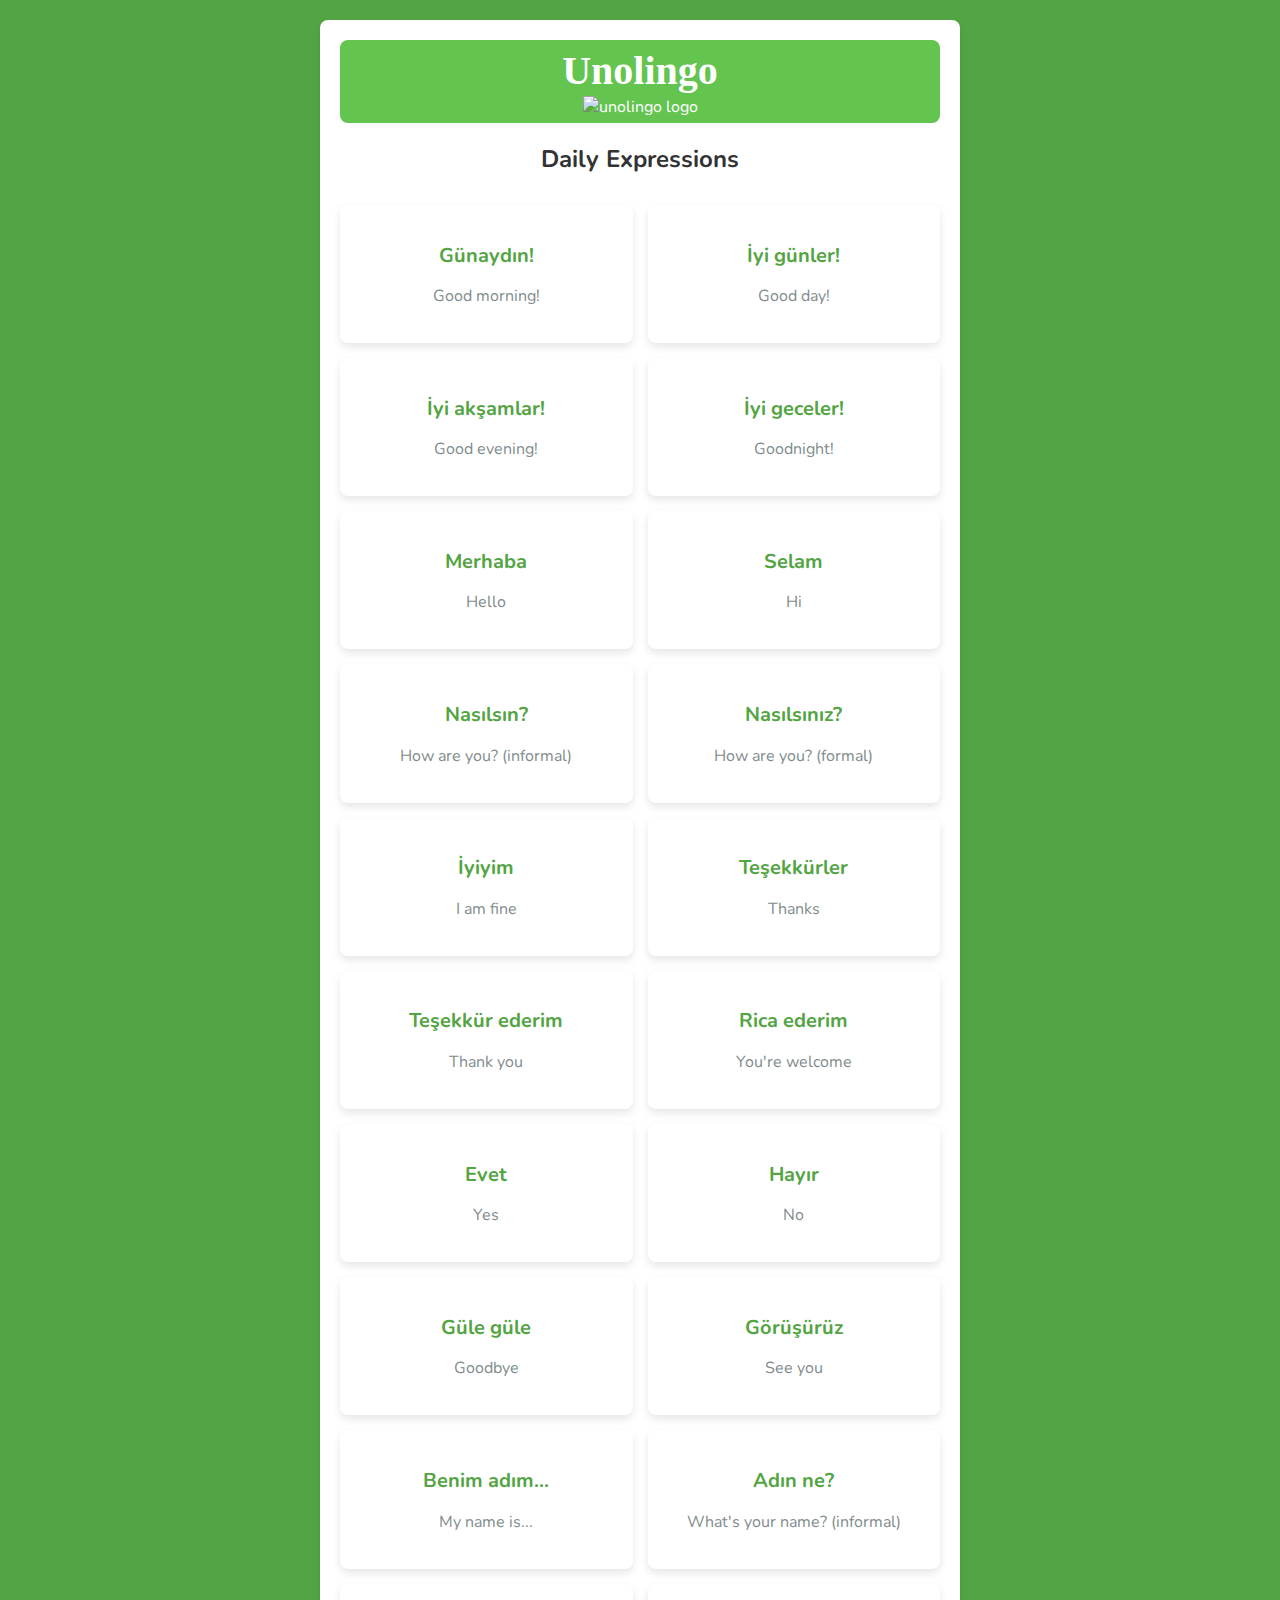
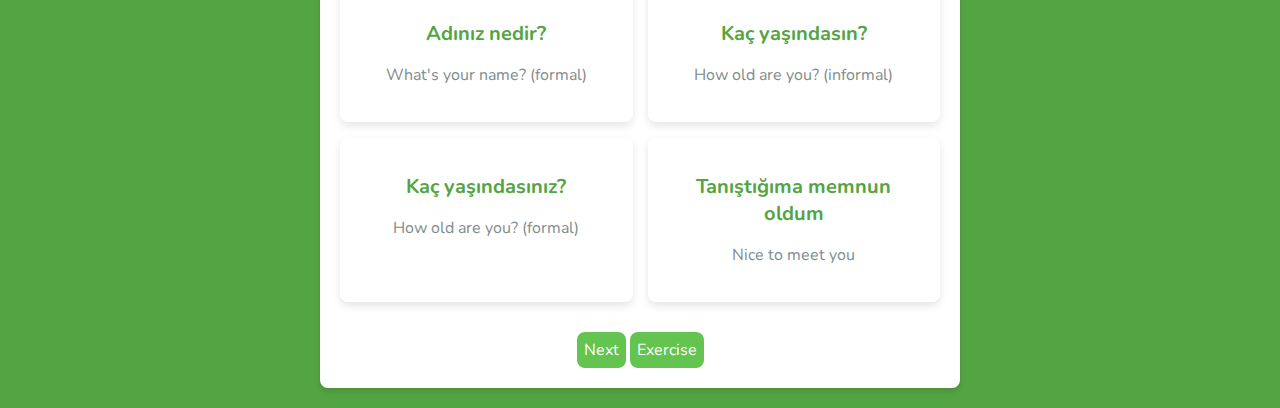
==== index.html @ c014c319 "add files" ====
<!DOCTYPE html>
<html lang="en">
<head>
    <meta charset="UTF-8">
    <meta name="viewport" content="width=device-width, initial-scale=1.0">
    <link rel="icon" type="image/x-icon" href="./logo.jpeg">
    <title>Unolingo - Language Tutor</title>
    <link rel="stylesheet" href="styles.css">
</head>
<body>
    <div class="container">
        <header>
            <h1>Unolingo</h1>
            <img src="./logo.jpeg" alt="unolingo logo">
        </header>
        <main>
            <section id="content-area">
                <h2>Daily Expressions</h2>
                <div class="phrase-container">
                    <div class="phrase-box">
                      <h2>Günaydın!</h2>
                      <p>Good morning!</p>
                    </div>
                    <div class="phrase-box">
                      <h2>İyi günler!</h2>
                      <p>Good day!</p>
                    </div>
                    <div class="phrase-box">
                      <h2>İyi akşamlar!</h2>
                      <p>Good evening!</p>
                    </div>
                    <div class="phrase-box">
                      <h2>İyi geceler!</h2>
                      <p>Goodnight!</p>
                    </div>
                    <div class="phrase-box">
                      <h2>Merhaba</h2>
                      <p>Hello</p>
                    </div>
                    <div class="phrase-box">
                      <h2>Selam</h2>
                      <p>Hi</p>
                    </div>
                    <div class="phrase-box">
                      <h2>Nasılsın?</h2>
                      <p>How are you? (informal)</p>
                    </div>
                    <div class="phrase-box">
                      <h2>Nasılsınız?</h2>
                      <p>How are you? (formal)</p>
                    </div>
                    <div class="phrase-box">
                      <h2>İyiyim</h2>
                      <p>I am fine</p>
                    </div>
                    <div class="phrase-box">
                      <h2>Teşekkürler</h2>
                      <p>Thanks</p>
                    </div>
                    <div class="phrase-box">
                      <h2>Teşekkür ederim</h2>
                      <p>Thank you</p>
                    </div>
                    <div class="phrase-box">
                      <h2>Rica ederim</h2>
                      <p>You're welcome</p>
                    </div>
                    <div class="phrase-box">
                      <h2>Evet</h2>
                      <p>Yes</p>
                    </div>
                    <div class="phrase-box">
                      <h2>Hayır</h2>
                      <p>No</p>
                    </div>
                    <div class="phrase-box">
                      <h2>Güle güle</h2>
                      <p>Goodbye</p>
                    </div>
                    <div class="phrase-box">
                      <h2>Görüşürüz</h2>
                      <p>See you</p>
                    </div>
                    <div class="phrase-box">
                      <h2>Benim adım...</h2>
                      <p>My name is...</p>
                    </div>
                    <div class="phrase-box">
                      <h2>Adın ne?</h2>
                      <p>What's your name? (informal)</p>
                    </div>
                    <div class="phrase-box">
                      <h2>Adınız nedir?</h2>
                      <p>What's your name? (formal)</p>
                    </div>
                    <div class="phrase-box">
                        <h2>Kaç yaşındasın?</h2>
                        <p>How old are you? (informal)</p>
                    </div>
                    <div class="phrase-box">
                        <h2>Kaç yaşındasınız?</h2>
                        <p>How old are you? (formal)</p>
                    </div>
                    <div class="phrase-box">
                        <h2>Tanıştığıma memnun oldum</h2>
                        <p>Nice to meet you</p>
                    </div>
                  </div>
            </section>
        </main>
        <footer>
            <a href="colours.html">Next</a>
            <a href="exercise.html">Exercise</a>
        </footer>
    </div>
</body>
</html>
---- styles.css ----
@import url(https://db.onlinewebfonts.com/c/14936bb7a4b6575fd2eee80a3ab52cc2?family=Feather+Bold);
@import url('https://fonts.googleapis.com/css2?family=Nunito:ital,wght@0,200..1000;1,200..1000&family=Poiret+One&display=swap');
body {
    font-family: 'Nunito', Courier, monospace;
    background: #53a443;
    color: #333;
    margin: 0;
    padding: 0;
}

h1{
    font-family: "Feather Bold";
    font-size: 40px;
    margin: 2px 0px;
}

a{
    text-decoration: none;
    display: inline-block;
    margin-top: 30px;
    padding: 7px;
    background: #63c450;
    color: white;
    border-radius: 8px;
    font-family: "Nunito";
}

.container {
    max-width: 600px;
    margin: 20px auto;
    text-align: center;
    padding: 20px;
    background: white;
    border-radius: 8px;
    box-shadow: 0 4px 6px rgba(0, 0, 0, 0.1);
}

img{
    width: 110px;
}

header {
    border-radius: 8px;
    max-height: 280px;
    background: #63c450;
    color: white;
    padding: 5px 0px;
}

.progress-bar {
    background: #ccc;
    height: 10px;
    border-radius: 8px;
    margin: 10px auto;
    overflow: hidden;
    width: 80%;
}

.progress {
    background: #fffb03;
    height: 100%;
}

#task-area {
    margin: 20px 0;
}

button {
    font-family: "Nunito";
    margin: 10px;
    padding: 6px 10px;
    border: none;
    border-radius: 5px;
    background: #63c450;
    color: white;
    font-size: 15px;
    cursor: pointer;
}

button:hover{
    background-color: #02860b;
}

.hint{
    margin: 10px 0px;
    padding: 5px 10px;
    font-size: 12px;
    background-color: #ffffff;
    color: #02860b;
    border: 1px solid #02860b;
    cursor: pointer;
}

.hint:hover{
    background: #efefef;
}

button:disabled {
    background: #ccc;
    cursor: not-allowed;
}

a:hover{
    background-color: #02860b;
}

.row {
    display: flex;
    justify-content: center;
    margin: 10px 0;
  }
  .color-box {
    width: 125px;
    height: 125px;
    margin: 5px;
    display: flex;
    flex-direction: column;
    justify-content: center;
    align-items: center;
    border: 1px solid #ccc;
    border-radius: 8px;
    text-align: center;
    box-shadow: 0 4px 6px rgba(0, 0, 0, 0.1);
  }
  .color-name {
    margin-top: 10px;
    font-weight: bold;
    color: #e6e5e5;
  }

  .animal-box {
    width: 150px;
    margin: 5px;
    display: flex;
    flex-direction: column;
    justify-content: center;
    align-items: center;
    text-align: center;
  }
  .animal-box img {
    width: 100px;
    height: 100px;
    object-fit: contain;
    border: 1px solid #ccc;
    border-radius: 8px;
    box-shadow: 0 4px 6px rgba(0, 0, 0, 0.1);
  }
  .animal-name {
    margin-top: 10px;
    font-weight: bold;
  }

  .hobby-box {
      width: 150px;
      margin: 5px;
      display: flex;
      flex-direction: column;
      justify-content: center;
      align-items: center;
      text-align: center;
  }
  .hobby-box img {
    width: 100px;
    height: 100px;
    object-fit: contain;
    border: 1px solid #ccc;
    border-radius: 8px;
    box-shadow: 0 4px 6px rgba(0, 0, 0, 0.1);
  }
  .hobby-name {
    font-size: 13px;
    margin-top: 10px;
    font-weight: bold;
  }

  .month-box {
    width: 150px;
    margin: 5px;
    display: flex;
    flex-direction: column;
    justify-content: center;
    align-items: center;
    text-align: center;
  }
  .month-box img {
    width: 80px;
    height: 80px;
    object-fit: contain;
    border: 1px solid #ccc;
    border-radius: 8px;
    box-shadow: 0 4px 6px rgba(0, 0, 0, 0.1);
  }
  .month-name {
    margin-top: 10px;
    font-weight: bold;
  }

  .phrase-container {
    display: grid;
    grid-template-columns: repeat(auto-fill, minmax(200px, 1fr));
    gap: 15px;
    margin-top: 30px;
  }
  .phrase-box {
    background-color: #ffffff;
    padding: 20px;
    border-radius: 8px;
    box-shadow: 0 4px 8px rgba(0, 0, 0, 0.1);
    text-align: center;
  }
  .phrase-box h2 {
    color: #53a443;
    font-size: 20px;
  }
  .phrase-box p {
    font-size: 16px;
    margin-top: 10px;
    color: #7f8c8d;
  }
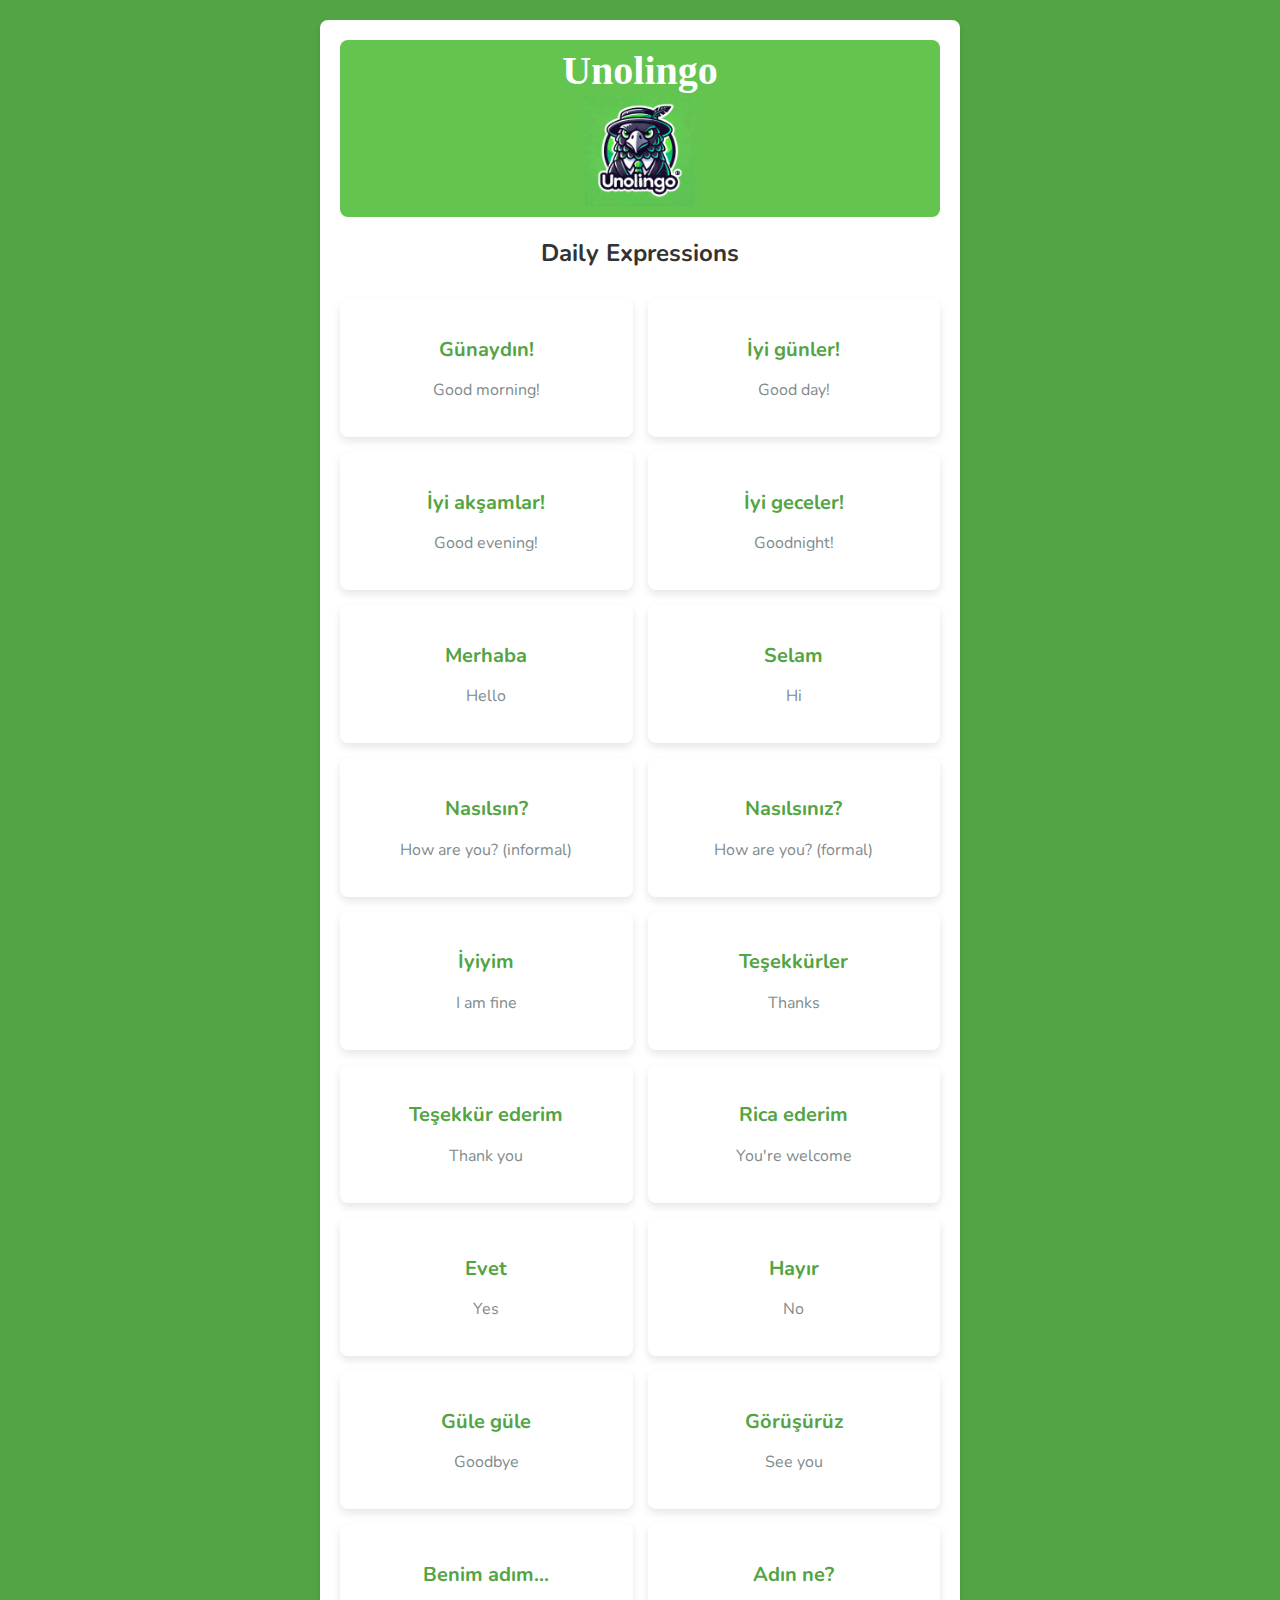
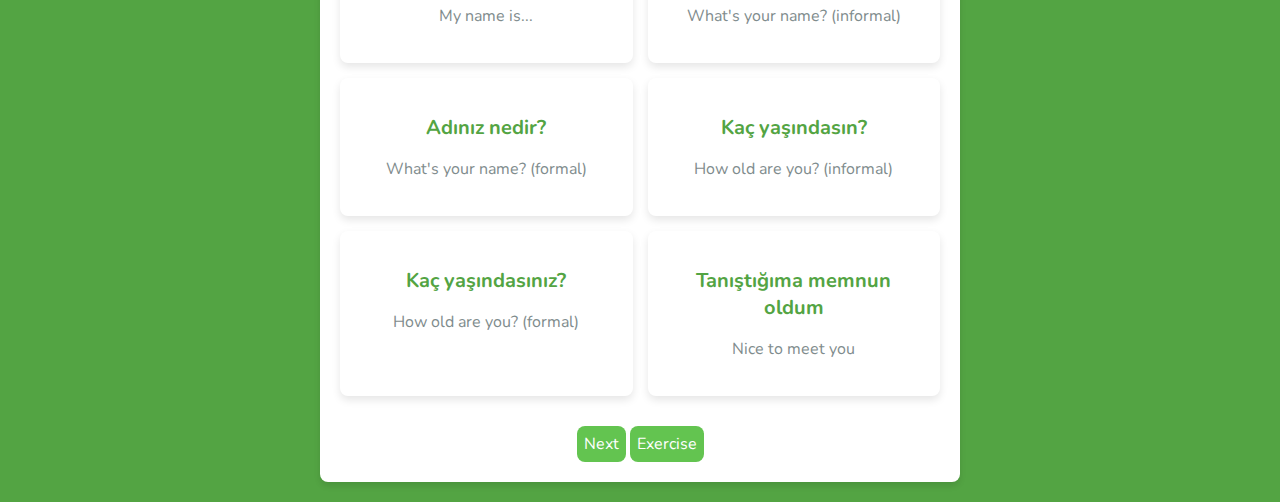
==== commit b289b2e9: "update logo image path" ====
--- a/index.html
+++ b/index.html
@@ -11,7 +11,7 @@
     <div class="container">
         <header>
             <h1>Unolingo</h1>
-            <img src="./logo.jpeg" alt="unolingo logo">
+            <img src="./images/logo.jpeg" alt="unolingo logo">
         </header>
         <main>
             <section id="content-area">
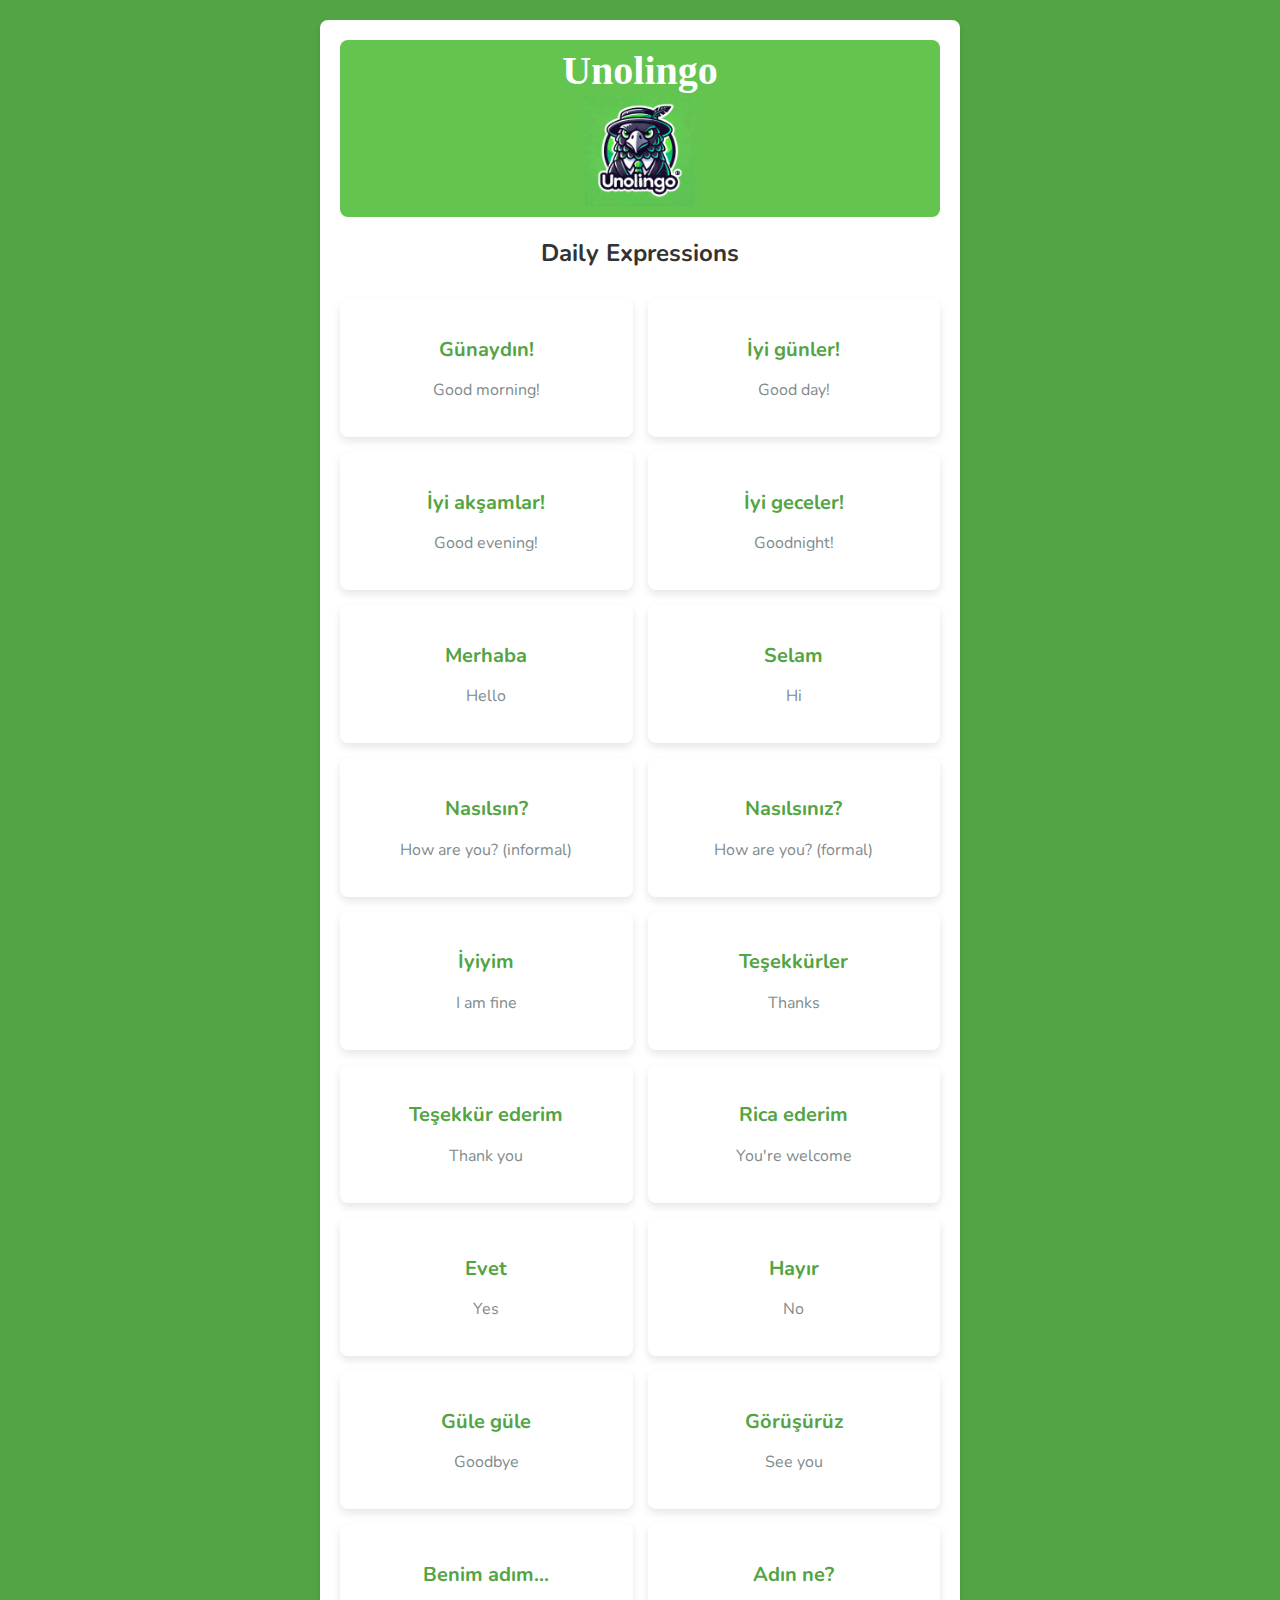
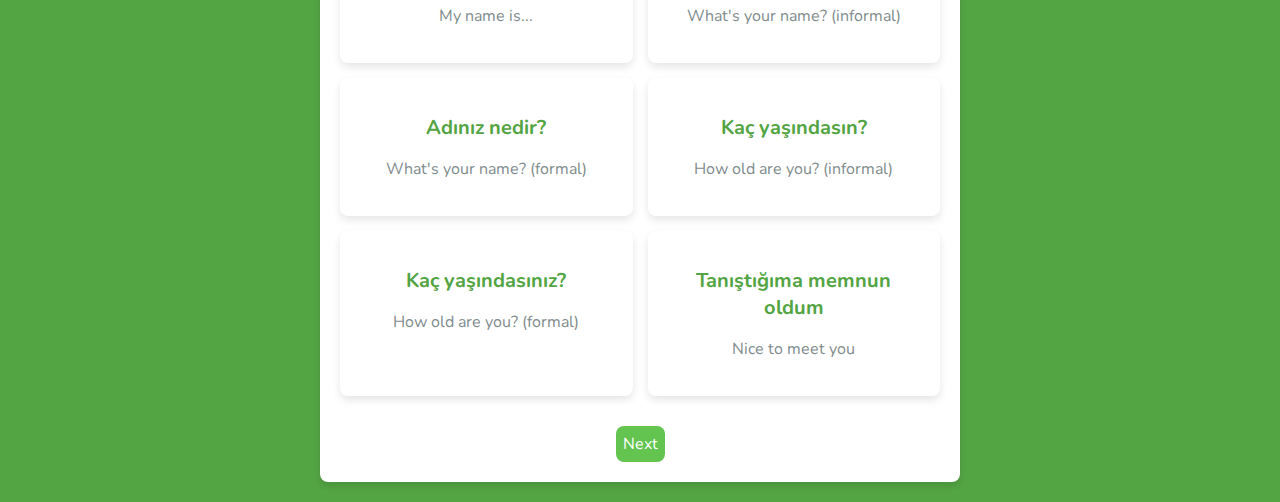
==== commit b9589a80: "Add new files" ====
--- a/index.html
+++ b/index.html
@@ -3,7 +3,7 @@
 <head>
     <meta charset="UTF-8">
     <meta name="viewport" content="width=device-width, initial-scale=1.0">
-    <link rel="icon" type="image/x-icon" href="./logo.jpeg">
+    <link rel="icon" type="image/x-icon" href="./images/logo.jpeg">
     <title>Unolingo - Language Tutor</title>
     <link rel="stylesheet" href="styles.css">
 </head>
@@ -109,8 +109,7 @@
             </section>
         </main>
         <footer>
-            <a href="colours.html">Next</a>
-            <a href="exercise.html">Exercise</a>
+            <a href="quiz-expressions.html">Next</a>
         </footer>
     </div>
 </body>
